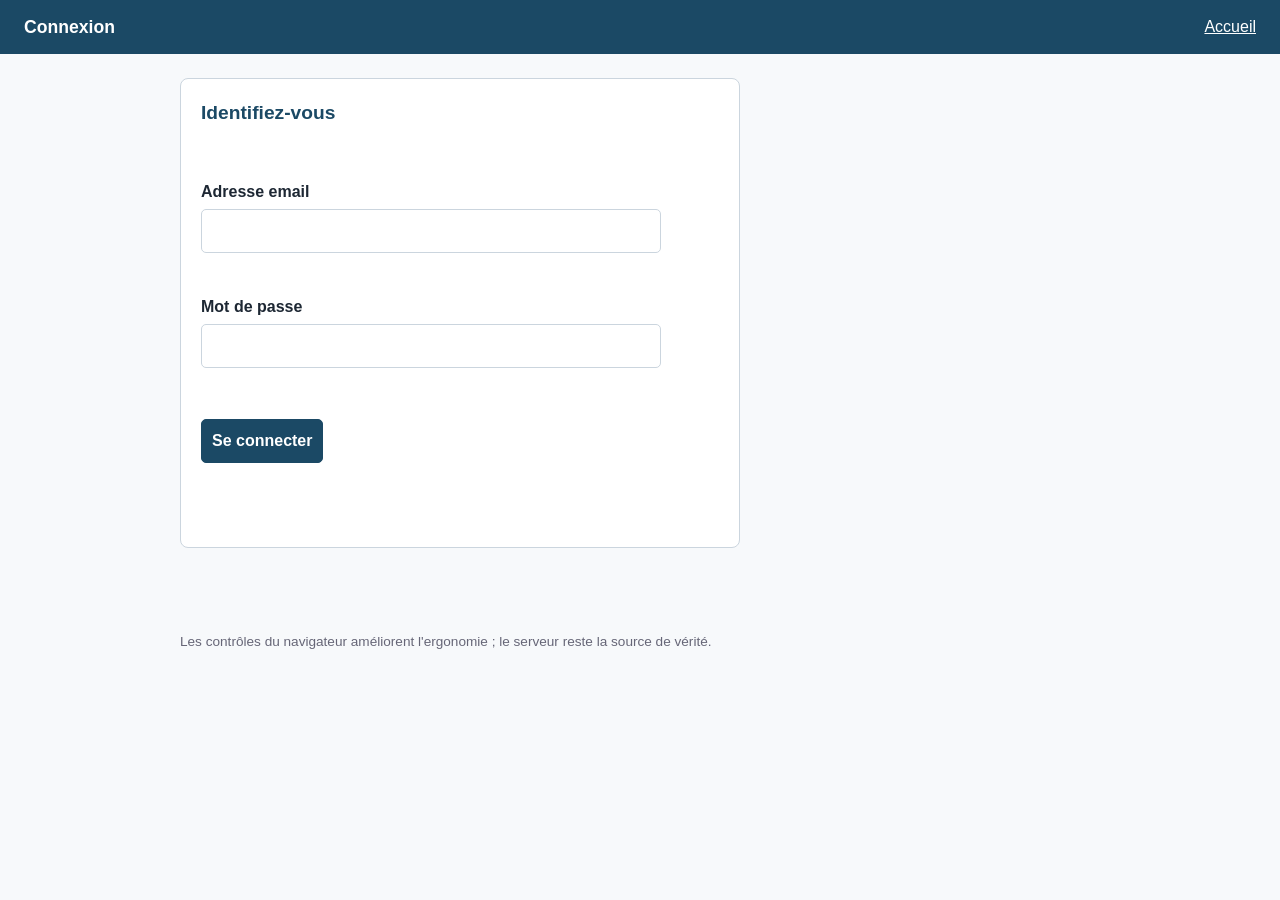
==== TP7/public/connexion.html @ bd3c760f "Ajoute les TP5, TP6 et TP7" ====
<!DOCTYPE html>
<html lang="fr">
<head>
  <meta charset="utf-8">
  <meta name="viewport" content="width=device-width, initial-scale=1">
  <title>Connexion — TP7</title>
  <link rel="stylesheet" href="css/styles.css">
</head>
<body>
<header><h1>Connexion</h1><a href="index.html">Accueil</a></header>
<main>
  <section class="carte" style="max-width:560px">
    <h2>Identifiez-vous</h2>

    <p id="raison-session" class="zone-erreur" role="status"></p>

    <form id="formulaire-connexion" novalidate>
      <label for="email">Adresse email</label>
      <input id="email" name="email" type="email" required autocomplete="username"
             aria-describedby="erreur-email">
      <p id="erreur-email" class="zone-erreur" role="alert"></p>

      <label for="mot-de-passe">Mot de passe</label>
      <input id="mot-de-passe" name="motDePasse" type="password" required
             autocomplete="current-password" aria-describedby="erreur-mot-de-passe">
      <p id="erreur-mot-de-passe" class="zone-erreur" role="alert"></p>

      <div class="actions">
        <button type="submit">Se connecter</button>
      </div>
    </form>

    <p id="erreur-generale" class="zone-erreur" role="alert"></p>
    <p id="message-connexion" class="zone-succes" role="status"></p>
  </section>
</main>
<footer>Les contrôles du navigateur améliorent l'ergonomie ; le serveur reste la source de vérité.</footer>

<script src="js/api.js"></script>
<script src="js/commun.js"></script>
<script src="js/connexion.js"></script>
</body>
</html>
---- TP7/public/css/styles.css ----
:root {
  --bleu: #1b4965;
  --bleu-clair: #e8f1f8;
  --texte: #1d2733;
  --erreur: #a4262c;
  --erreur-fond: #fff1f0;
  --succes: #1f6b3a;
  --succes-fond: #eef7ef;
  --bordure: #cbd5de;
}

* { box-sizing: border-box; }

body {
  margin: 0;
  font-family: "Segoe UI", Calibri, Arial, sans-serif;
  color: var(--texte);
  background: #f7f9fb;
  line-height: 1.5;
}

header {
  background: var(--bleu);
  color: #fff;
  padding: 14px 24px;
  display: flex;
  align-items: center;
  justify-content: space-between;
  gap: 16px;
}

header h1 { font-size: 1.1rem; margin: 0; }
header a { color: #fff; }

main {
  max-width: 960px;
  margin: 24px auto;
  padding: 0 20px 40px;
}

.carte {
  background: #fff;
  border: 1px solid var(--bordure);
  border-radius: 8px;
  padding: 20px;
  margin-bottom: 20px;
}

.carte h2 { margin-top: 0; font-size: 1.2rem; color: var(--bleu); }

label { display: block; font-weight: 600; margin-top: 12px; }

input, select, textarea, button {
  font: inherit;
  padding: 9px 10px;
  margin-top: 5px;
  border: 1px solid var(--bordure);
  border-radius: 5px;
  width: 100%;
  max-width: 460px;
  background: #fff;
}

textarea { min-height: 80px; resize: vertical; }

button {
  width: auto;
  background: var(--bleu);
  color: #fff;
  border-color: var(--bleu);
  cursor: pointer;
  font-weight: 600;
}

button:hover { background: #123852; }
button.secondaire { background: #fff; color: var(--bleu); border-color: var(--bleu); }
button.danger { background: #fff; color: var(--erreur); border-color: var(--erreur); }

.actions { display: flex; flex-wrap: wrap; gap: 10px; margin-top: 16px; }

.zone-erreur {
  min-height: 1.5em;
  margin: 6px 0 0;
  color: var(--erreur);
  font-weight: 600;
}

.zone-erreur:not(:empty) {
  background: var(--erreur-fond);
  border-left: 4px solid var(--erreur);
  padding: 8px 10px;
  border-radius: 4px;
}

.zone-succes {
  min-height: 1.5em;
  margin: 10px 0 0;
  color: var(--succes);
  font-weight: 600;
}

.zone-succes:not(:empty) {
  background: var(--succes-fond);
  border-left: 4px solid var(--succes);
  padding: 8px 10px;
  border-radius: 4px;
}

table { width: 100%; border-collapse: collapse; margin-top: 12px; }
caption { text-align: left; font-weight: 600; margin-bottom: 6px; }
th, td { border: 1px solid var(--bordure); padding: 8px 10px; text-align: left; vertical-align: top; }
th { background: var(--bleu-clair); }

.badge {
  display: inline-block;
  padding: 2px 8px;
  border-radius: 12px;
  background: #eef2f7;
  font-size: 0.85rem;
  font-weight: 700;
}
.badge.validee { background: var(--succes-fond); color: var(--succes); }
.badge.refusee { background: var(--erreur-fond); color: var(--erreur); }

.vide { color: #667; font-style: italic; }

li { margin: 4px 0; }
code { background: #eef2f7; padding: 1px 4px; border-radius: 3px; }

footer { max-width: 960px; margin: 0 auto 30px; padding: 0 20px; font-size: 0.85rem; color: #667; }

@media (max-width: 600px) {
  header { flex-direction: column; align-items: flex-start; }
  input, select, textarea { max-width: 100%; }
}
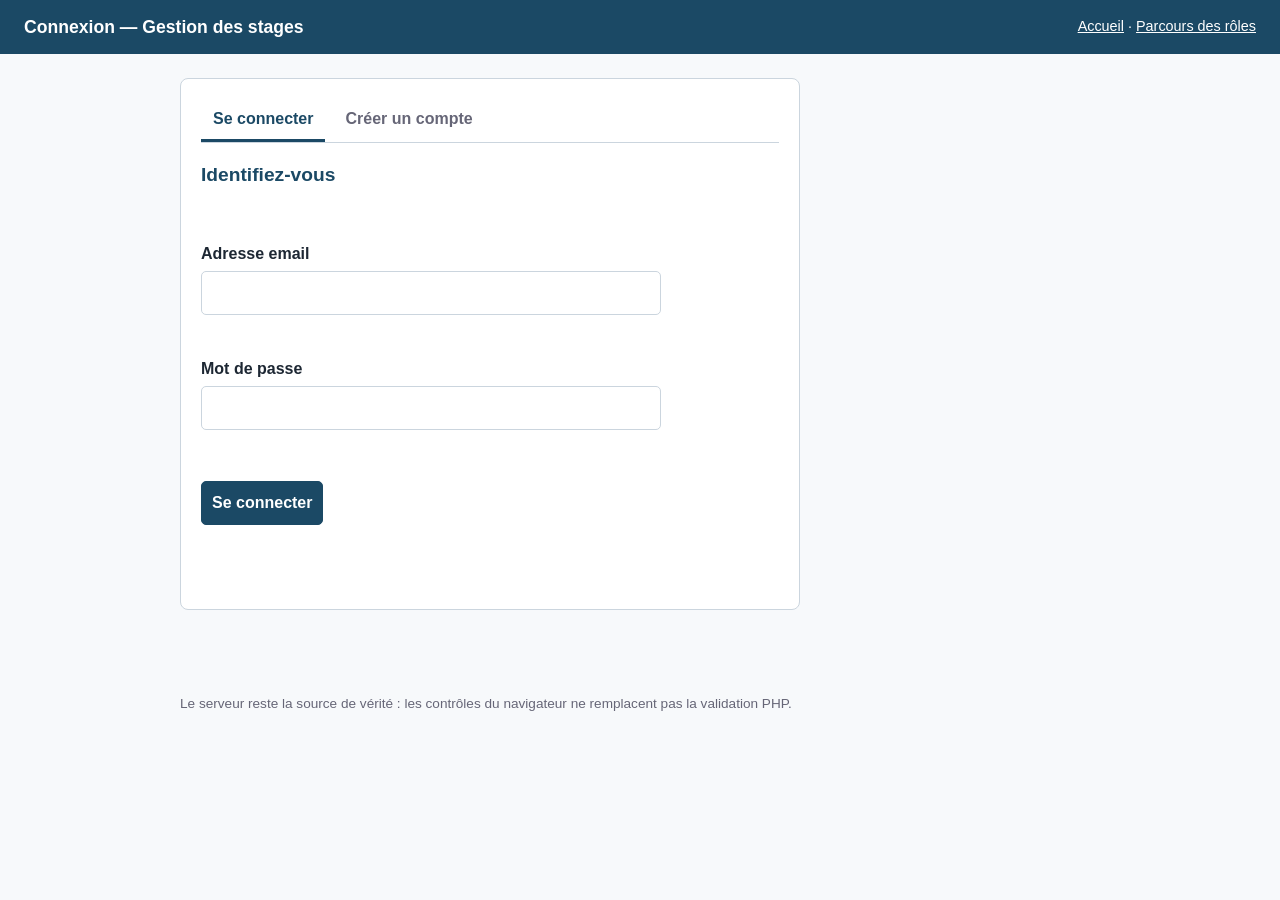
==== commit f2b6366e: "Ajoute le TP8 (plan de tests et audit de securite) - Matrice de 32 tests executes (scripts/tests_tp8" ====
--- a/TP7/public/connexion.html
+++ b/TP7/public/connexion.html
@@ -7,34 +7,93 @@
   <link rel="stylesheet" href="css/styles.css">
 </head>
 <body>
-<header><h1>Connexion</h1><a href="index.html">Accueil</a></header>
+<header>
+  <h1>Connexion — Gestion des stages</h1>
+  <nav><a href="index.html">Accueil</a> · <a href="parcours.html">Parcours des rôles</a></nav>
+</header>
 <main>
-  <section class="carte" style="max-width:560px">
-    <h2>Identifiez-vous</h2>
+  <section class="carte" style="max-width:620px">
+    <div class="onglets" role="tablist" aria-label="Gestion du compte">
+      <button id="onglet-connexion" class="onglet actif" type="button" role="tab"
+              aria-selected="true" aria-controls="panneau-connexion">Se connecter</button>
+      <button id="onglet-inscription" class="onglet" type="button" role="tab"
+              aria-selected="false" aria-controls="panneau-inscription">Créer un compte</button>
+    </div>
 
-    <p id="raison-session" class="zone-erreur" role="status"></p>
+    <div id="panneau-connexion" role="tabpanel" aria-labelledby="onglet-connexion">
+      <h2>Identifiez-vous</h2>
+      <p id="raison-session" class="zone-erreur" role="status"></p>
 
-    <form id="formulaire-connexion" novalidate>
-      <label for="email">Adresse email</label>
-      <input id="email" name="email" type="email" required autocomplete="username"
-             aria-describedby="erreur-email">
-      <p id="erreur-email" class="zone-erreur" role="alert"></p>
+      <form id="formulaire-connexion" novalidate>
+        <label for="email">Adresse email</label>
+        <input id="email" name="email" type="email" required autocomplete="username"
+               aria-describedby="erreur-email">
+        <p id="erreur-email" class="zone-erreur" role="alert"></p>
 
-      <label for="mot-de-passe">Mot de passe</label>
-      <input id="mot-de-passe" name="motDePasse" type="password" required
-             autocomplete="current-password" aria-describedby="erreur-mot-de-passe">
-      <p id="erreur-mot-de-passe" class="zone-erreur" role="alert"></p>
+        <label for="mot-de-passe">Mot de passe</label>
+        <input id="mot-de-passe" name="motDePasse" type="password" required
+               autocomplete="current-password" aria-describedby="erreur-mot-de-passe">
+        <p id="erreur-mot-de-passe" class="zone-erreur" role="alert"></p>
 
-      <div class="actions">
-        <button type="submit">Se connecter</button>
-      </div>
-    </form>
+        <div class="actions">
+          <button type="submit">Se connecter</button>
+        </div>
+      </form>
 
-    <p id="erreur-generale" class="zone-erreur" role="alert"></p>
-    <p id="message-connexion" class="zone-succes" role="status"></p>
+      <p id="erreur-generale" class="zone-erreur" role="alert"></p>
+      <p id="message-connexion" class="zone-succes" role="status"></p>
+    </div>
+
+    <div id="panneau-inscription" role="tabpanel" aria-labelledby="onglet-inscription" hidden>
+      <h2>Créer mon compte</h2>
+      <p class="vide">Tout visiteur peut s'inscrire. Le mot de passe est haché côté serveur ; aucun mot de passe n'est stocké en clair.</p>
+
+      <form id="formulaire-inscription" novalidate>
+        <label for="ins-nom">Nom</label>
+        <input id="ins-nom" name="nom" type="text" required autocomplete="family-name"
+               aria-describedby="erreur-ins-nom">
+        <p id="erreur-ins-nom" class="zone-erreur" role="alert"></p>
+
+        <label for="ins-prenom">Prénom</label>
+        <input id="ins-prenom" name="prenom" type="text" required autocomplete="given-name"
+               aria-describedby="erreur-ins-prenom">
+        <p id="erreur-ins-prenom" class="zone-erreur" role="alert"></p>
+
+        <label for="ins-email">Adresse email</label>
+        <input id="ins-email" name="email" type="email" required autocomplete="email"
+               aria-describedby="erreur-ins-email">
+        <p id="erreur-ins-email" class="zone-erreur" role="alert"></p>
+
+        <label for="ins-role">Je m'inscris en tant que</label>
+        <select id="ins-role" name="role" required aria-describedby="erreur-ins-role">
+          <option value="">— Choisir —</option>
+          <option value="etudiant">Étudiant — déposer et suivre mes demandes</option>
+          <option value="responsable">Responsable — traiter les demandes</option>
+        </select>
+        <p id="erreur-ins-role" class="zone-erreur" role="alert"></p>
+
+        <label for="ins-mot-de-passe">Mot de passe (8 caractères minimum)</label>
+        <input id="ins-mot-de-passe" name="motDePasse" type="password" required
+               autocomplete="new-password" aria-describedby="erreur-ins-mot-de-passe">
+        <p id="erreur-ins-mot-de-passe" class="zone-erreur" role="alert"></p>
+
+        <label for="ins-confirmation">Confirmer le mot de passe</label>
+        <input id="ins-confirmation" name="confirmation" type="password" required
+               autocomplete="new-password" aria-describedby="erreur-ins-confirmation">
+        <p id="erreur-ins-confirmation" class="zone-erreur" role="alert"></p>
+
+        <div class="actions">
+          <button type="submit">Créer mon compte et entrer</button>
+        </div>
+      </form>
+
+      <p id="erreur-ins-generale" class="zone-erreur" role="alert"></p>
+      <p id="message-inscription" class="zone-succes" role="status"></p>
+      <p class="vide">Un compte responsable créé ici est destiné à la démonstration du TP : dans une vraie application, ce rôle serait attribué par l'administration.</p>
+    </div>
   </section>
 </main>
-<footer>Les contrôles du navigateur améliorent l'ergonomie ; le serveur reste la source de vérité.</footer>
+<footer>Le serveur reste la source de vérité : les contrôles du navigateur ne remplacent pas la validation PHP.</footer>
 
 <script src="js/api.js"></script>
 <script src="js/commun.js"></script>
--- a/TP7/public/css/styles.css
+++ b/TP7/public/css/styles.css
@@ -31,6 +31,9 @@
 
 header h1 { font-size: 1.1rem; margin: 0; }
 header a { color: #fff; }
+header .profil { margin: 2px 0 0; font-size: 0.82rem; opacity: 0.85; }
+header nav button.secondaire { background: transparent; color: #fff; border-color: #fff; padding: 4px 10px; }
+header nav button.secondaire:hover { background: rgba(255,255,255,0.15); }
 
 main {
   max-width: 960px;
@@ -129,7 +132,99 @@
 
 footer { max-width: 960px; margin: 0 auto 30px; padding: 0 20px; font-size: 0.85rem; color: #667; }
 
+/* Navigation et liens boutons */
+header nav { font-size: 0.9rem; }
+header nav a { text-decoration: underline; }
+
+a.bouton {
+  display: inline-block;
+  width: auto;
+  padding: 9px 14px;
+  margin: 0;
+  border: 1px solid var(--bleu);
+  border-radius: 5px;
+  background: var(--bleu);
+  color: #fff;
+  font-weight: 600;
+  text-decoration: none;
+  cursor: pointer;
+}
+a.bouton:hover { background: #123852; }
+a.bouton.secondaire { background: #fff; color: var(--bleu); }
+main a:not(.bouton) { color: var(--bleu); }
+
+/* Onglets connexion / inscription */
+.onglets {
+  display: flex;
+  gap: 8px;
+  border-bottom: 1px solid var(--bordure);
+  margin-bottom: 18px;
+}
+.onglet {
+  border: 0;
+  border-bottom: 3px solid transparent;
+  border-radius: 0;
+  background: transparent;
+  color: #667;
+  padding: 8px 12px;
+  margin: 0;
+  max-width: none;
+}
+.onglet.actif {
+  color: var(--bleu);
+  border-bottom-color: var(--bleu);
+  font-weight: 700;
+}
+
+/* Pages documentaires et grilles */
+.grille { display: grid; grid-template-columns: repeat(auto-fit, minmax(260px, 1fr)); gap: 16px; }
+.grille article { background: var(--bleu-clair); border-radius: 6px; padding: 14px; }
+.grille h3 { margin-top: 0; color: var(--bleu); }
+.chemin { display: flex; flex-wrap: wrap; gap: 8px; list-style: none; padding: 0; margin: 0 0 14px; }
+.chemin li {
+  background: var(--bleu-clair);
+  border: 1px solid var(--bordure);
+  border-radius: 16px;
+  padding: 4px 12px;
+  font-size: 0.9rem;
+}
+.sortie {
+  background: #1d2733;
+  color: #eef2f7;
+  padding: 14px;
+  border-radius: 6px;
+  overflow-x: auto;
+  font-size: 0.85rem;
+}
+
+/* Suivi en temps réel des listes */
+.suivi {
+  display: flex;
+  flex-wrap: wrap;
+  align-items: center;
+  gap: 16px;
+  font-size: 0.9rem;
+  color: #445;
+}
+.suivi label { display: inline-flex; align-items: center; gap: 6px; margin: 0; font-weight: 500; }
+.suivi input[type="checkbox"] { width: 16px; height: 16px; margin: 0; }
+.notification {
+  background: #fff8dc;
+  border-left: 4px solid #c99a00;
+  border-radius: 4px;
+  padding: 8px 10px;
+  margin: 10px 0 0;
+  font-weight: 600;
+}
+tr.ligne-modifiee { animation: surlignage 2.5s ease-out; }
+@keyframes surlignage {
+  from { background: #fff2a8; }
+  to { background: transparent; }
+}
+.badge.soumise { background: #fff3cd; color: #7a5b00; }
+
 @media (max-width: 600px) {
   header { flex-direction: column; align-items: flex-start; }
   input, select, textarea { max-width: 100%; }
-}
+  .onglets { flex-direction: column; }
+}
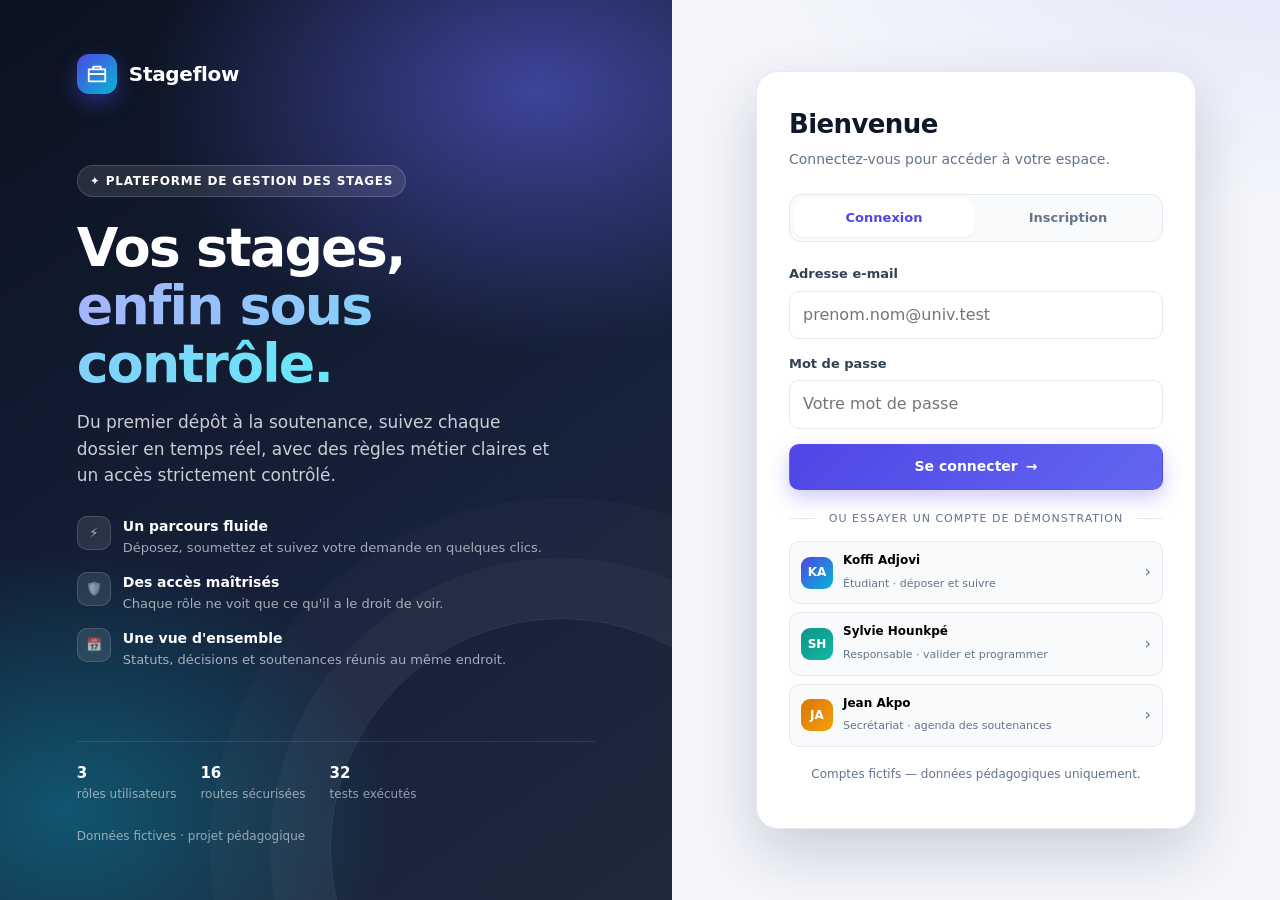
==== commit 54b9b20c: "Livre la plateforme finale autonome et met a jour les preuves" ====
--- a/TP7/public/connexion.html
+++ b/TP7/public/connexion.html
@@ -2,101 +2,13 @@
 <html lang="fr">
 <head>
   <meta charset="utf-8">
-  <meta name="viewport" content="width=device-width, initial-scale=1">
-  <title>Connexion — TP7</title>
-  <link rel="stylesheet" href="css/styles.css">
+  <meta http-equiv="refresh" content="0; url=index.html">
+  <meta name="robots" content="noindex">
+  <link rel="canonical" href="index.html">
+  <title>Connexion — redirection</title>
 </head>
 <body>
-<header>
-  <h1>Connexion — Gestion des stages</h1>
-  <nav><a href="index.html">Accueil</a> · <a href="parcours.html">Parcours des rôles</a></nav>
-</header>
-<main>
-  <section class="carte" style="max-width:620px">
-    <div class="onglets" role="tablist" aria-label="Gestion du compte">
-      <button id="onglet-connexion" class="onglet actif" type="button" role="tab"
-              aria-selected="true" aria-controls="panneau-connexion">Se connecter</button>
-      <button id="onglet-inscription" class="onglet" type="button" role="tab"
-              aria-selected="false" aria-controls="panneau-inscription">Créer un compte</button>
-    </div>
-
-    <div id="panneau-connexion" role="tabpanel" aria-labelledby="onglet-connexion">
-      <h2>Identifiez-vous</h2>
-      <p id="raison-session" class="zone-erreur" role="status"></p>
-
-      <form id="formulaire-connexion" novalidate>
-        <label for="email">Adresse email</label>
-        <input id="email" name="email" type="email" required autocomplete="username"
-               aria-describedby="erreur-email">
-        <p id="erreur-email" class="zone-erreur" role="alert"></p>
-
-        <label for="mot-de-passe">Mot de passe</label>
-        <input id="mot-de-passe" name="motDePasse" type="password" required
-               autocomplete="current-password" aria-describedby="erreur-mot-de-passe">
-        <p id="erreur-mot-de-passe" class="zone-erreur" role="alert"></p>
-
-        <div class="actions">
-          <button type="submit">Se connecter</button>
-        </div>
-      </form>
-
-      <p id="erreur-generale" class="zone-erreur" role="alert"></p>
-      <p id="message-connexion" class="zone-succes" role="status"></p>
-    </div>
-
-    <div id="panneau-inscription" role="tabpanel" aria-labelledby="onglet-inscription" hidden>
-      <h2>Créer mon compte</h2>
-      <p class="vide">Tout visiteur peut s'inscrire. Le mot de passe est haché côté serveur ; aucun mot de passe n'est stocké en clair.</p>
-
-      <form id="formulaire-inscription" novalidate>
-        <label for="ins-nom">Nom</label>
-        <input id="ins-nom" name="nom" type="text" required autocomplete="family-name"
-               aria-describedby="erreur-ins-nom">
-        <p id="erreur-ins-nom" class="zone-erreur" role="alert"></p>
-
-        <label for="ins-prenom">Prénom</label>
-        <input id="ins-prenom" name="prenom" type="text" required autocomplete="given-name"
-               aria-describedby="erreur-ins-prenom">
-        <p id="erreur-ins-prenom" class="zone-erreur" role="alert"></p>
-
-        <label for="ins-email">Adresse email</label>
-        <input id="ins-email" name="email" type="email" required autocomplete="email"
-               aria-describedby="erreur-ins-email">
-        <p id="erreur-ins-email" class="zone-erreur" role="alert"></p>
-
-        <label for="ins-role">Je m'inscris en tant que</label>
-        <select id="ins-role" name="role" required aria-describedby="erreur-ins-role">
-          <option value="">— Choisir —</option>
-          <option value="etudiant">Étudiant — déposer et suivre mes demandes</option>
-          <option value="responsable">Responsable — traiter les demandes</option>
-        </select>
-        <p id="erreur-ins-role" class="zone-erreur" role="alert"></p>
-
-        <label for="ins-mot-de-passe">Mot de passe (8 caractères minimum)</label>
-        <input id="ins-mot-de-passe" name="motDePasse" type="password" required
-               autocomplete="new-password" aria-describedby="erreur-ins-mot-de-passe">
-        <p id="erreur-ins-mot-de-passe" class="zone-erreur" role="alert"></p>
-
-        <label for="ins-confirmation">Confirmer le mot de passe</label>
-        <input id="ins-confirmation" name="confirmation" type="password" required
-               autocomplete="new-password" aria-describedby="erreur-ins-confirmation">
-        <p id="erreur-ins-confirmation" class="zone-erreur" role="alert"></p>
-
-        <div class="actions">
-          <button type="submit">Créer mon compte et entrer</button>
-        </div>
-      </form>
-
-      <p id="erreur-ins-generale" class="zone-erreur" role="alert"></p>
-      <p id="message-inscription" class="zone-succes" role="status"></p>
-      <p class="vide">Un compte responsable créé ici est destiné à la démonstration du TP : dans une vraie application, ce rôle serait attribué par l'administration.</p>
-    </div>
-  </section>
-</main>
-<footer>Le serveur reste la source de vérité : les contrôles du navigateur ne remplacent pas la validation PHP.</footer>
-
-<script src="js/api.js"></script>
-<script src="js/commun.js"></script>
-<script src="js/connexion.js"></script>
+  <p>La connexion se fait désormais depuis la page d’accueil : <a href="index.html">ouvrir la connexion</a>.</p>
+  <script>location.replace('index.html' + location.search);</script>
 </body>
 </html>
